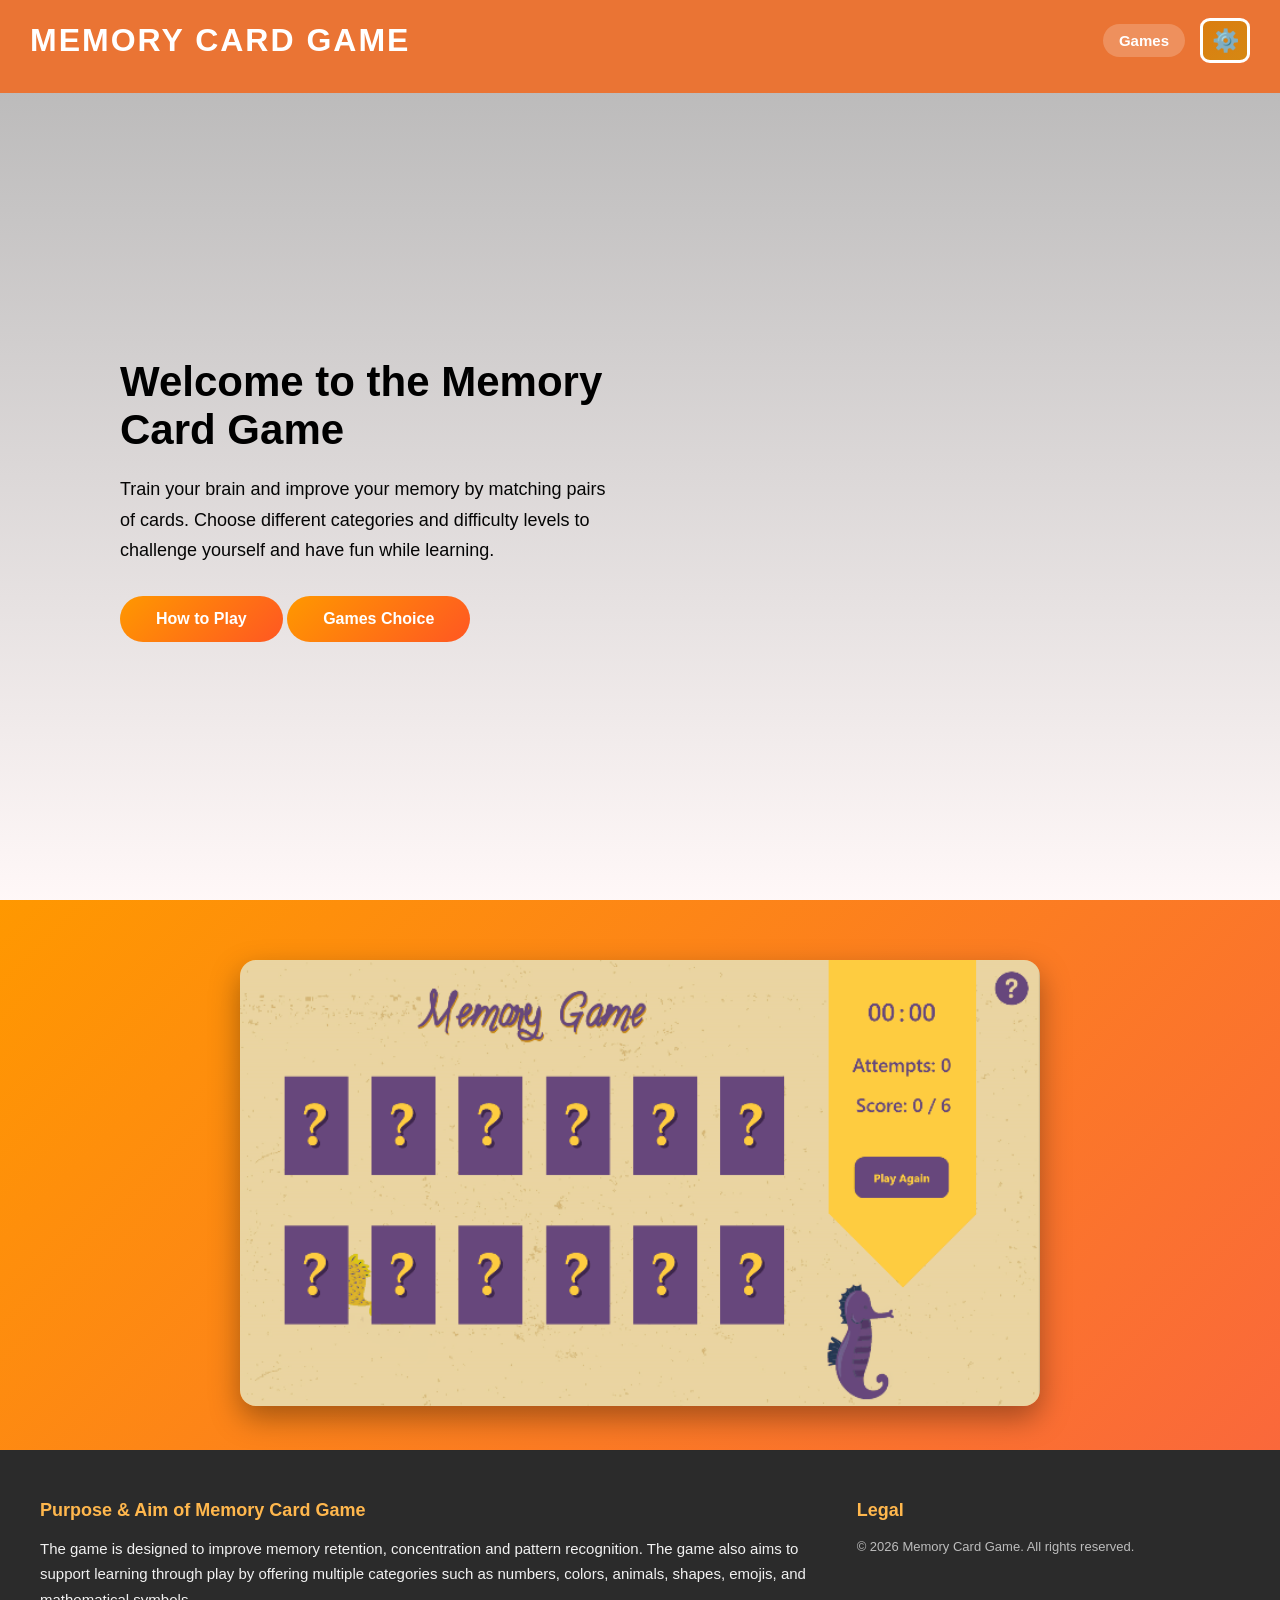
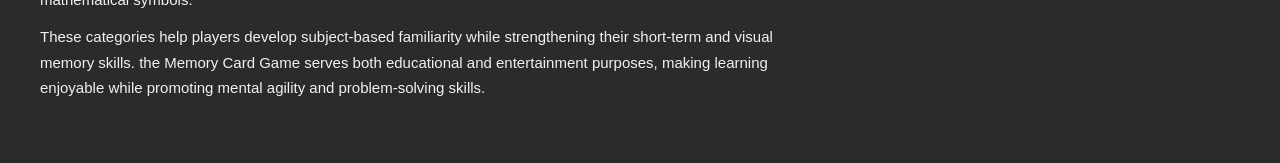
==== index.html @ 25e78764 "My website project" ====
<!DOCTYPE html>
<html lang="en">
<head>
  <meta charset="UTF-8">
  <title>Memory Card Game – Welcome</title>
  <link rel="stylesheet" href="css/style.css">
</head>

<body class="home-page">

<!-- audio -->
<audio id="bgMusic" loop>
  <source src="Audio/BackgorundMusic.mp3" type="audio/mpeg">
</audio>

<!-- setting modal -->
<div id="settingsModal" class="settings-modal">
  <div class="settings-box">
    <span class="close-settings" onclick="closeSettings()">×</span>
    <h2>Settings</h2>
    <button id="musicBtn" class="settings-action" onclick="toggleMusic()">🔊 Music On</button>
    <button class="settings-action" onclick="toggleThemeOptions()">🎨 Theme</button>

    <div id="themeOptions" class="theme-options">
      <button onclick="setTheme('light')">☀ Light</button>
      <button onclick="setTheme('dark')">🌙 Dark</button>
    </div>
  </div>
</div>

<!--nav -->
<nav class="game-navbar home-navbar">
  <div class="nav-content">
    <h1>MEMORY CARD GAME</h1>
    <div class="nav-actions">
      <button class="nav-btn" onclick="goToGames()">Games</button>
      <button class="nav-settings" onclick="openSettings()">⚙️</button>
    </div>
  </div>
</nav>


<section class="hero-section">
  <div class="welcome-section">

    <div class="welcome-text">
      <h2>Welcome to the Memory Card Game</h2>
      <p>
        Train your brain and improve your memory by matching pairs of cards.
        Choose different categories and difficulty levels to challenge yourself
        and have fun while learning.
      </p>

      <button class="welcome-btn" onclick="openHowToPlay()">How to Play</button>
      <button class="welcome-btn" onclick="goToGames()">Games Choice</button>
    </div>

  </div>
</section>

<!-- Gif Show-->
<section class="gif-section">
  <div class="welcome-gif">
    <img src="images/Gif2.gif" alt="Memory Cards Animation">
  </div>
</section>

<footer class="site-footer">
  <div class="footer-container">
    <div class="footer-column">
      <h4>Purpose & Aim of Memory Card Game</h4>
      <p>The game is designed to improve memory retention, concentration 
        and pattern recognition. 
        The game also aims to support learning through play by offering 
        multiple categories such as numbers, colors, animals, shapes, emojis, 
        and mathematical symbols. 
      </p>
      <p> 
        These categories help players develop subject-based 
        familiarity while strengthening their short-term and visual memory skills.
        the Memory Card Game serves both educational and entertainment purposes, making 
        learning enjoyable while promoting mental agility and problem-solving skills.
      </p>
    </div>

    <div class="footer-column footer-legal">
      <h4>Legal</h4>
      <p class="footer-copy">© 2026 Memory Card Game. All rights reserved.</p>
    </div>
  </div>
</footer>

<!-- HOW TO PLAY MODAL -->
<div id="howToPlayModal" class="modal">
  <div class="modal-content advanced-modal">

    <span class="close-btn" onclick="closeHowToPlay()">×</span>

    <h2>🎮 How to Play</h2>
    <p class="subtitle">Match cards, beat the timer, and test your memory!</p>

    <ul class="steps">
      <li>🎯 Choose your difficulty level (Easy, Medium, Hard)</li>
      <li>🃏 Flip two cards to reveal symbols</li>
      <li>🔍 Find matching pairs</li>
      <li>❌ Wrong match? Cards flip back</li>
      <li>✅ Match all pairs to win</li>
      <li>⏱ Finish before time runs out</li>
    </ul>

    <button class="start-btn" onclick="closeHowToPlay()">Got it!</button>

  </div>
</div>

<script src="script.js"></script>
</body>
</html>
---- css/style.css ----
/* GLOBAL RESET */
* {
  box-sizing: border-box;
  margin: 0;
  padding: 0;
  font-family: "Segoe UI", sans-serif;
}

/* THEME VARIABLES */
:root {
  --bg-color: #f5f6fa;
  --panel-color: #ffffff;
  --text-color: #333;
}

body.dark {
  --bg-color: #1e1e1e;
  --panel-color: #2a2a2a;
  --text-color: #f5f5f5;
}

/* FULL SCREEN */
.home-page {
  min-height: 100vh;
}

/* NAVBAR */
.home-navbar {
  position: fixed;
  top: 0;
  width: 100%;
  background-color: rgb(234, 116, 52);
  z-index: 3000;
}

.nav-content {
  display: flex;
  justify-content: space-between;
  align-items: center;
  padding: 18px 30px 30px;
}

.home-navbar h1 {
  color: white;
  font-size: 32px;
  letter-spacing: 2px;
  font-family: 'Comic Sans MS', 'Poppins', sans-serif;
}

/* NAV BUTTONS */
.nav-actions {
  display: flex;
  align-items: center;
  gap: 15px;
}

.nav-btn {
  background: rgba(255,255,255,0.2);
  border: none;
  color: white;
  padding: 8px 16px;
  border-radius: 18px;
  font-size: 15px;
  font-weight: bold;
  cursor: pointer;
  transition: 0.25s;
}

.nav-btn:hover {
  background: rgba(255,255,255,0.35);
}

/* SETTINGS BUTTON */
.nav-settings {
  width: 50px;
  height: 45px;
  font-size: 22px;
  border-radius: 20%;
  border: 3px solid white;
  background: linear-gradient(145deg, #db7d10, #d58813);
  color: white;
  cursor: pointer;
  transition: 0.3s;
}

.nav-settings:hover {
  transform: rotate(90deg) scale(1.1);
  background: linear-gradient(145deg, #99b6f4, #3a98c4);
}

/* HERO SECTION */
.hero-section {
  min-height: 100vh;
  background:
    linear-gradient(rgba(42, 41, 41, 0.35), rgba(255, 234, 234, 0.35)),
    url("/WebTech/images/bestbackground.png") center / cover no-repeat;
  padding-top: 100px;
}

.hero-section .welcome-section {
  min-height: calc(100vh - 100px);
  display: flex;
  align-items: center;
  padding: 80px;
  max-width: 1200px;
  margin: 0 auto;
}

.welcome-text {
  max-width: 500px;
  color: rgb(0, 0, 0);
}

.welcome-text h2 {
  font-size: 42px;
  margin-bottom: 20px;
}

.welcome-text p {
  font-size: 18px;
  line-height: 1.7;
  margin-bottom: 30px;
  color: #050505;
}

.welcome-btn {
  background: linear-gradient(135deg, #ff9800, #ff5722);
  color: white;
  border: none;
  padding: 14px 36px;
  border-radius: 30px;
  font-size: 16px;
  font-weight: bold;
  cursor: pointer;
  transition: 0.3s;
}

.welcome-btn:hover {
  transform: scale(1.08);
}

/* GIF SECTION */
.gif-section {
  padding: 60px 20px 40px;
  background: linear-gradient(135deg, #ff9800, #fa683b);
  display: flex;
  justify-content: center;
}

.welcome-gif img {
  width: 800px;
  max-width: 100%;
  border-radius: 16px;
  box-shadow: 0 12px 30px rgba(0,0,0,0.35);
  animation: floatGif 4s ease-in-out infinite;
}

@keyframes floatGif {
  0%   { transform: translateY(0); }
  50%  { transform: translateY(-10px); }
  100% { transform: translateY(0); }
}

/* SETTINGS MODAL */
.settings-modal {
  display: none;
  position: fixed;
  inset: 0;
  background: rgba(0,0,0,0.6);
  justify-content: center;
  align-items: center;
  z-index: 2000;
}

.settings-box {
  background: var(--panel-color);
  padding: 30px;
  border-radius: 15px;
  position: relative;
}

.close-settings {
  position: absolute;
  top: 12px;
  right: 16px;
  font-size: 24px;
  cursor: pointer;
}

/* SETTINGS BUTTONS */
.settings-action {
  width: 100%;
  margin: 10px 0;
  padding: 12px;
  border-radius: 10px;
  border: 2px solid #444;
  background: transparent;
  font-weight: bold;
  cursor: pointer;
  transition: 0.25s;
}

.settings-action:hover {
  background: #2196f3;
  color: white;
  border-color: #2196f3;
}

.theme-options {
  display: none;
  margin-top: 10px;
}

.theme-options button {
  width: 100%;
  margin-top: 8px;
  padding: 10px;
  border-radius: 10px;
  border: none;
  cursor: pointer;
  font-weight: bold;
  background: #ddd;
}

body.dark .theme-options button {
  background: #444;
  color: white;
}

/* ========================= */
/* ADVANCED HOW TO PLAY MODAL */
/* ========================= */

.modal {
  display: none;
  position: fixed;
  inset: 0;
  background: rgba(0, 0, 0, 0.65);
  backdrop-filter: blur(6px);
  justify-content: center;
  align-items: center;
  z-index: 3000;
  animation: fadeIn 0.3s ease;
}

.advanced-modal {
  width: 90%;
  max-width: 520px;
  padding: 30px 25px;
  border-radius: 20px;

  background: rgba(255, 255, 255, 0.85);
  backdrop-filter: blur(12px);

  box-shadow: 0 15px 40px rgba(0,0,0,0.25);
  position: relative;

  transform: scale(0.9);
  animation: popUp 0.35s ease forwards;
}

body.dark .advanced-modal {
  background: rgba(40, 40, 40, 0.9);
  color: #f5f5f5;
}

.advanced-modal h2 {
  text-align: center;
  font-size: 26px;
  margin-bottom: 10px;
}

.subtitle {
  text-align: center;
  font-size: 14px;
  margin-bottom: 20px;
  opacity: 0.8;
}

.close-btn {
  position: absolute;
  top: 12px;
  right: 16px;
  font-size: 26px;
  cursor: pointer;
  transition: 0.3s;
}

.close-btn:hover {
  transform: rotate(90deg) scale(1.2);
  color: #ff5722;
}

.steps {
  list-style: none;
  padding: 0;
}

.steps li {
  margin-bottom: 12px;
  padding: 12px;
  border-radius: 12px;
  background: rgba(255, 152, 0, 0.1);
  display: flex;
  align-items: center;
  gap: 10px;
  font-weight: 500;
  transition: 0.25s;
}

.steps li:hover {
  transform: translateX(6px);
  background: rgba(255, 152, 0, 0.2);
}

body.dark .steps li {
  background: rgba(255,255,255,0.05);
}

.start-btn {
  width: 100%;
  margin-top: 15px;
  padding: 12px;
  border: none;
  border-radius: 25px;
  background: linear-gradient(135deg, #ff9800, #ff5722);
  color: white;
  font-weight: bold;
  cursor: pointer;
  transition: 0.3s;
}

.start-btn:hover {
  transform: scale(1.05);
}

/* ANIMATIONS */
@keyframes fadeIn {
  from { opacity: 0; }
  to { opacity: 1; }
}

@keyframes popUp {
  to { transform: scale(1); }
}

/* FOOTER */
.site-footer {
  background: #2b2b2b;
  color: #f1f1f1;
  padding: 50px 30px;
  font-size: 15px;
}

.footer-container {
  max-width: 1200px;
  margin: auto;
  display: grid;
  grid-template-columns: 2fr 1fr;
  gap: 50px;
}

.footer-column h4 {
  margin-bottom: 15px;
  font-size: 18px;
  color: #ffb74d;
}

.footer-column p {
  line-height: 1.7;
  margin-bottom: 12px;
}

.footer-copy {
  font-size: 13px;
  color: #bdbdbd;
}

/* RESPONSIVE */
@media (max-width: 768px) {
  .footer-container {
    grid-template-columns: 1fr;
  }
}
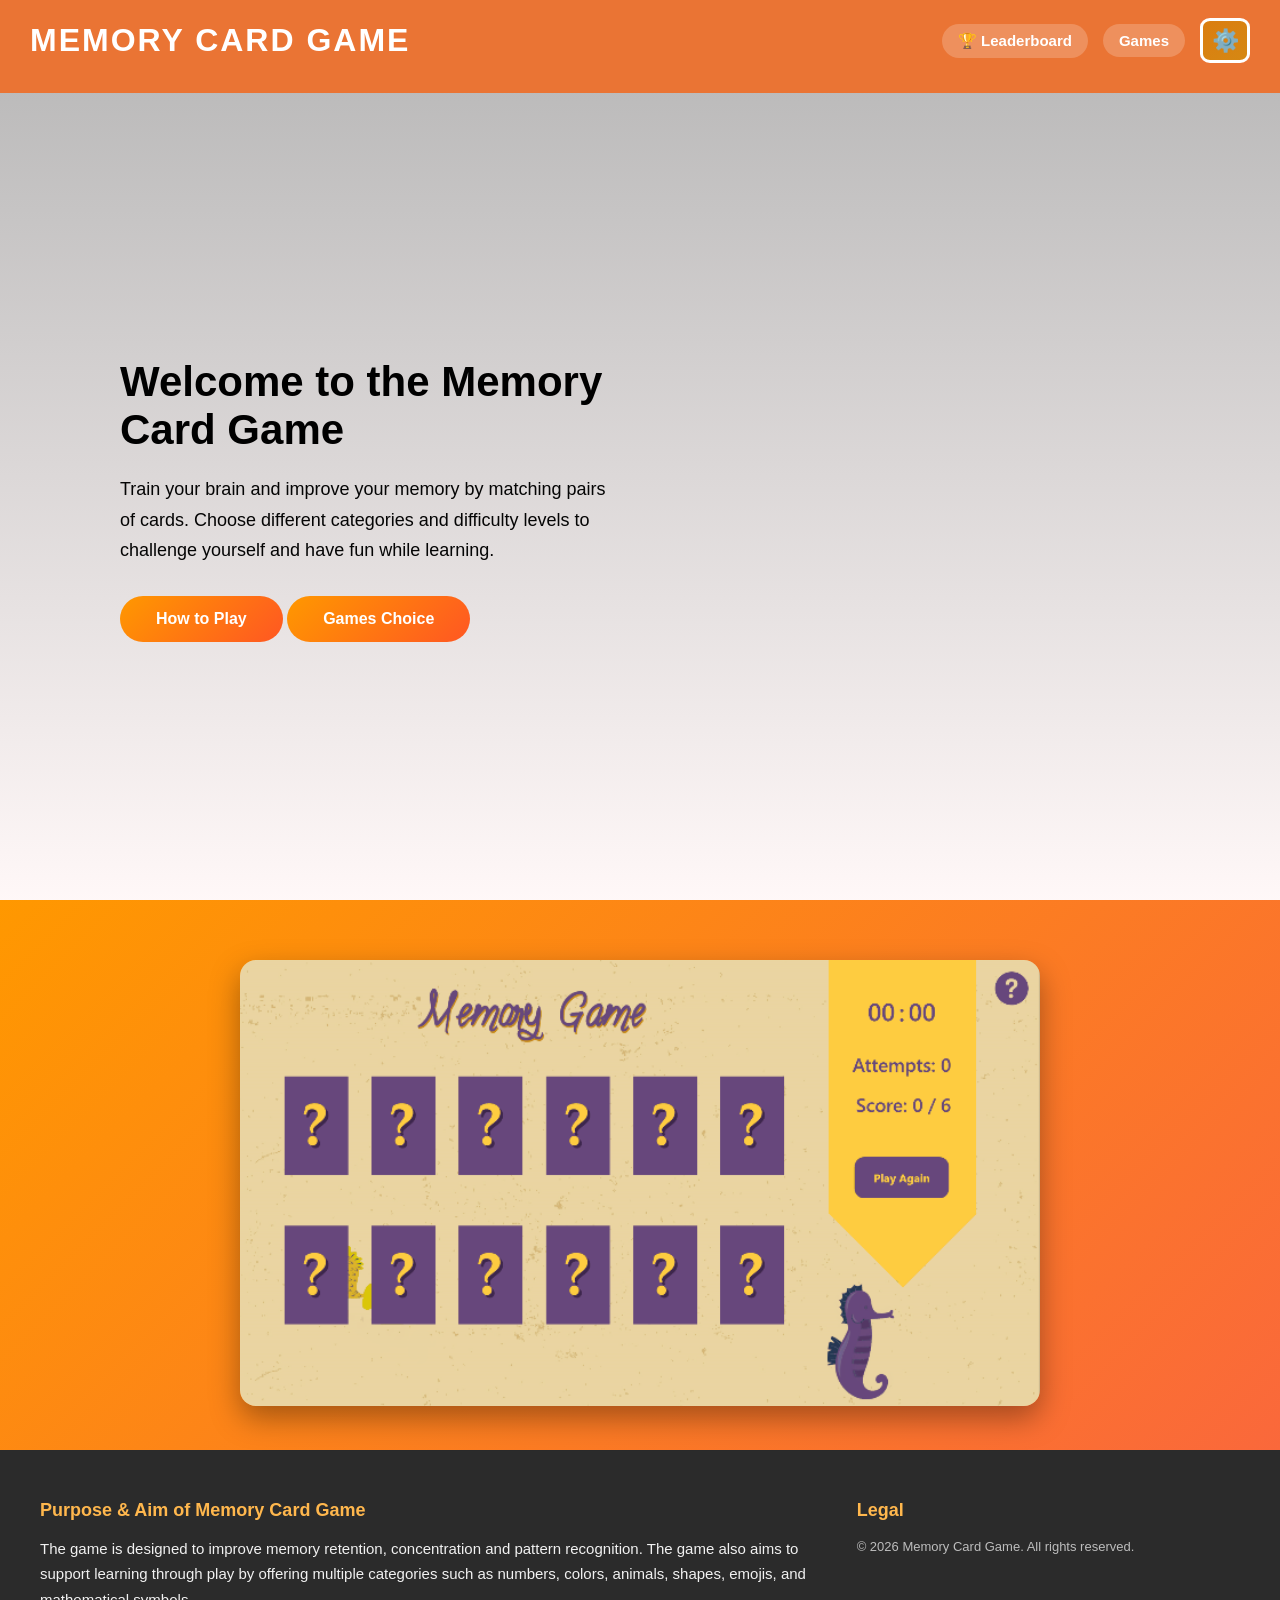
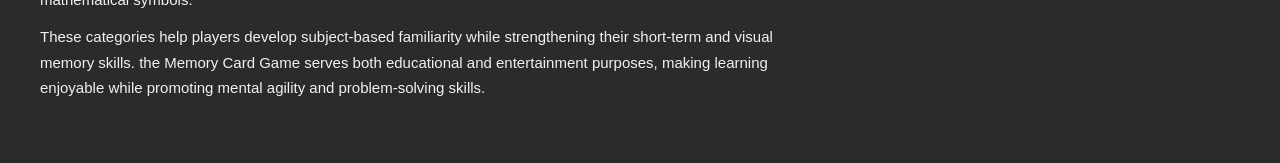
==== commit 49415c53: "home page update" ====
--- a/index.html
+++ b/index.html
@@ -14,17 +14,59 @@
 </audio>
 
 <!-- setting modal -->
-<div id="settingsModal" class="settings-modal">
-  <div class="settings-box">
-    <span class="close-settings" onclick="closeSettings()">×</span>
-    <h2>Settings</h2>
-    <button id="musicBtn" class="settings-action" onclick="toggleMusic()">🔊 Music On</button>
-    <button class="settings-action" onclick="toggleThemeOptions()">🎨 Theme</button>
+<div id="settingsModal" class="modal">
+  <div class="settings-pro">
 
-    <div id="themeOptions" class="theme-options">
-      <button onclick="setTheme('light')">☀ Light</button>
-      <button onclick="setTheme('dark')">🌙 Dark</button>
+    <span class="close-btn" onclick="closeSettings()">×</span>
+
+    <h2>⚙️ Settings</h2>
+    <p class="subtitle">Customize your game experience</p>
+
+    <!-- SOUND -->
+    <div class="setting-row">
+      <div class="setting-info">
+        <span class="icon">🎵</span>
+        <div>
+          <h4>Music</h4>
+          <p>Background sound</p>
+        </div>
+      </div>
+
+      <label class="switch">
+        <input type="checkbox" onclick="toggleMusic()">
+        <span class="slider"></span>
+      </label>
     </div>
+
+    <!-- THEME -->
+    <div class="setting-row">
+      <div class="setting-info">
+        <span class="icon">🎨</span>
+        <div>
+          <h4>Theme</h4>
+          <p>Light or Dark mode</p>
+        </div>
+      </div>
+
+      <div class="theme-switch">
+        <button onclick="setTheme('light')">☀</button>
+        <button onclick="setTheme('dark')">🌙</button>
+      </div>
+    </div>
+
+    <!-- NAV -->
+    <div class="setting-row">
+      <div class="setting-info">
+        <span class="icon">🏠</span>
+        <div>
+          <h4>Navigation</h4>
+          <p>Go back home</p>
+        </div>
+      </div>
+
+      <button class="nav-action" onclick="goToHome()">Home</button>
+    </div>
+
   </div>
 </div>
 
@@ -33,6 +75,9 @@
   <div class="nav-content">
     <h1>MEMORY CARD GAME</h1>
     <div class="nav-actions">
+      <button class="nav-btn" onclick="window.location.href='leaderboard.html'">
+            🏆 Leaderboard
+      </button>
       <button class="nav-btn" onclick="goToGames()">Games</button>
       <button class="nav-settings" onclick="openSettings()">⚙️</button>
     </div>
@@ -113,6 +158,7 @@
   </div>
 </div>
 
+
 <script src="script.js"></script>
 </body>
 </html>
--- a/css/style.css
+++ b/css/style.css
@@ -161,75 +161,203 @@
   100% { transform: translateY(0); }
 }
 
-/* SETTINGS MODAL */
-.settings-modal {
+
+/* PRO SETTINGS MODAL */
+
+.settings-box,
+.advanced-modal,
+.settings-pro {
+  background: var(--panel-color);
+  color: var(--text-color);
+}
+.settings-pro {
+  width: 90%;
+  max-width: 520px;
+  padding: 30px;
+  border-radius: 22px;
+  background: var(--panel-color);
+  color: var(--text-color);  
+  backdrop-filter: blur(20px);
+  border: 1px solid rgba(255,255,255,0.2);
+  box-shadow:
+    0 10px 30px rgba(0,0,0,0.3),
+    inset 0 1px 1px rgba(255,255,255,0.2);
+
+  animation: popUp 0.4s ease;
+}
+
+/* LIGHT MODE FIX */
+body:not(.dark) .settings-pro {
+  background: #ffffff;
+  color: #222;
+}
+
+body.dark .settings-pro {
+  background: rgba(30,30,30,0.85);
+}
+
+/* TITLE */
+.settings-pro h2 {
+  text-align: center;
+  margin-bottom: 5px;
+}
+
+.settings-pro .subtitle {
+  text-align: center;
+  font-size: 13px;
+  opacity: 0.7;
+  margin-bottom: 25px;
+}
+
+/* ROW */
+.setting-row {
+  display: flex;
+  justify-content: space-between;
+  align-items: center;
+  padding: 15px;
+  margin-bottom: 12px;
+  border-radius: 14px;
+  background: rgba(0,0,0,0.05);
+  transition: 0.3s;
+}
+.setting-row:hover {
+  transform: translateY(-2px);
+  background: rgba(255,255,255,0.12);
+}
+/* DARK MODE */
+body.dark .setting-row {
+  background: rgba(255,255,255,0.05);
+}
+
+/* LEFT SIDE */
+.setting-info {
+  display: flex;
+  align-items: center;
+  gap: 12px;
+}
+
+.setting-info h4 {
+  color: var(--text-color);
+  margin: 0;
+  font-size: 15px;
+}
+
+.setting-info p {
+  margin: 0;
+  font-size: 12px;
+  color: var(--text-color);
+  opacity: 0.7;
+}
+
+/* ICON */
+.icon {
+  font-size: 20px;
+}
+/* TOGGLE SWITCH */
+
+.switch {
+  position: relative;
+  width: 50px;
+  height: 25px;
+}
+
+.switch input {
   display: none;
-  position: fixed;
+}
+
+.slider {
+  position: absolute;
   inset: 0;
-  background: rgba(0,0,0,0.6);
-  justify-content: center;
-  align-items: center;
-  z-index: 2000;
-}
-
-.settings-box {
-  background: var(--panel-color);
-  padding: 30px;
-  border-radius: 15px;
-  position: relative;
-}
-
-.close-settings {
+  background: #ccc;
+  border-radius: 25px;
+  cursor: pointer;
+  transition: 0.3s;
+}
+
+.slider::before {
+  content: "";
   position: absolute;
-  top: 12px;
-  right: 16px;
-  font-size: 24px;
-  cursor: pointer;
-}
-
-/* SETTINGS BUTTONS */
-.settings-action {
-  width: 100%;
-  margin: 10px 0;
-  padding: 12px;
-  border-radius: 10px;
-  border: 2px solid #444;
-  background: transparent;
+  height: 19px;
+  width: 19px;
+  left: 3px;
+  top: 3px;
+  background: white;
+  border-radius: 50%;
+  transition: 0.3s;
+}
+
+body.dark .slider {
+  background: #555;
+}
+
+.switch input:checked + .slider {
+  background: linear-gradient(135deg, #4CAF50, #2ecc71);
+}
+
+.switch input:checked + .slider::before {
+  transform: translateX(25px);
+}
+
+/* THEME BUTTONS */
+.theme-switch button {
+  border: none;
+  padding: 6px 12px;
+  border-radius: 12px;
+  margin-left: 5px;
+  cursor: pointer;
+  font-size: 14px;
+  background: rgba(0,0,0,0.08);
+  color: #222;
+  transition: 0.3s;
+}
+
+.theme-switch button:hover {
+  transform: scale(1.1);
+  background: rgba(255,255,255,0.4);
+}
+
+/* DARK MODE */
+body.dark .theme-switch button {
+  background: rgba(255,255,255,0.2);
+  color: white;
+}
+
+/* NAV BUTTON */
+.nav-action {
+  padding: 8px 18px;
+  border-radius: 20px;
+  border: none;
+
+  background: linear-gradient(135deg, #ff5722, #ff9800);
+  color: white;
+
   font-weight: bold;
   cursor: pointer;
-  transition: 0.25s;
-}
-
-.settings-action:hover {
-  background: #2196f3;
-  color: white;
-  border-color: #2196f3;
-}
-
-.theme-options {
-  display: none;
-  margin-top: 10px;
-}
-
-.theme-options button {
-  width: 100%;
-  margin-top: 8px;
-  padding: 10px;
-  border-radius: 10px;
+  transition: 0.3s;
+}
+
+.nav-action:hover {
+  transform: scale(1.1);
+}
+
+/* HOME BUTTON */
+.home-btn {
+  padding: 8px 16px;
+  border-radius: 20px;
   border: none;
-  cursor: pointer;
+  background: linear-gradient(135deg, #ff5722, #ff9800);
+  color: white;
   font-weight: bold;
-  background: #ddd;
-}
-
-body.dark .theme-options button {
-  background: #444;
-  color: white;
-}
-
-/* ========================= */
+  cursor: pointer;
+  transition: 0.3s;
+}
+
+.home-btn:hover {
+  transform: scale(1.1);
+}
+
 /* ADVANCED HOW TO PLAY MODAL */
-/* ========================= */
+
 
 .modal {
   display: none;
@@ -376,9 +504,79 @@
   color: #bdbdbd;
 }
 
-/* RESPONSIVE */
+/* Responsive Design */
+
 @media (max-width: 768px) {
   .footer-container {
     grid-template-columns: 1fr;
   }
-}+}
+
+@media (max-width: 768px) {
+
+  /* NAVBAR */
+  .nav-content {
+    flex-direction: column;
+    gap: 10px;
+    padding: 15px;
+    text-align: center;
+  }
+
+  .home-navbar h1 {
+    font-size: 22px;
+  }
+
+  .nav-actions {
+    flex-wrap: wrap;
+    justify-content: center;
+  }
+
+  .nav-btn {
+    padding: 6px 12px;
+    font-size: 13px;
+  }
+
+  /* HERO SECTION */
+  .hero-section .welcome-section {
+    flex-direction: column;
+    padding: 30px 20px;
+    text-align: center;
+  }
+
+  .welcome-text {
+    max-width: 100%;
+  }
+
+  .welcome-text h2 {
+    font-size: 26px;
+  }
+
+  .welcome-text p {
+    font-size: 15px;
+  }
+
+  .welcome-btn {
+    width: 100%;
+    margin-bottom: 10px;
+  }
+
+  /* GIF */
+  .welcome-gif img {
+    width: 100%;
+  }
+
+  /* SETTINGS MODAL */
+  .settings-pro {
+    width: 95%;
+    padding: 20px;
+  }
+
+  .setting-row {
+    flex-direction: column;
+    align-items: flex-start;
+    gap: 10px;
+  }
+
+  
+}
+
